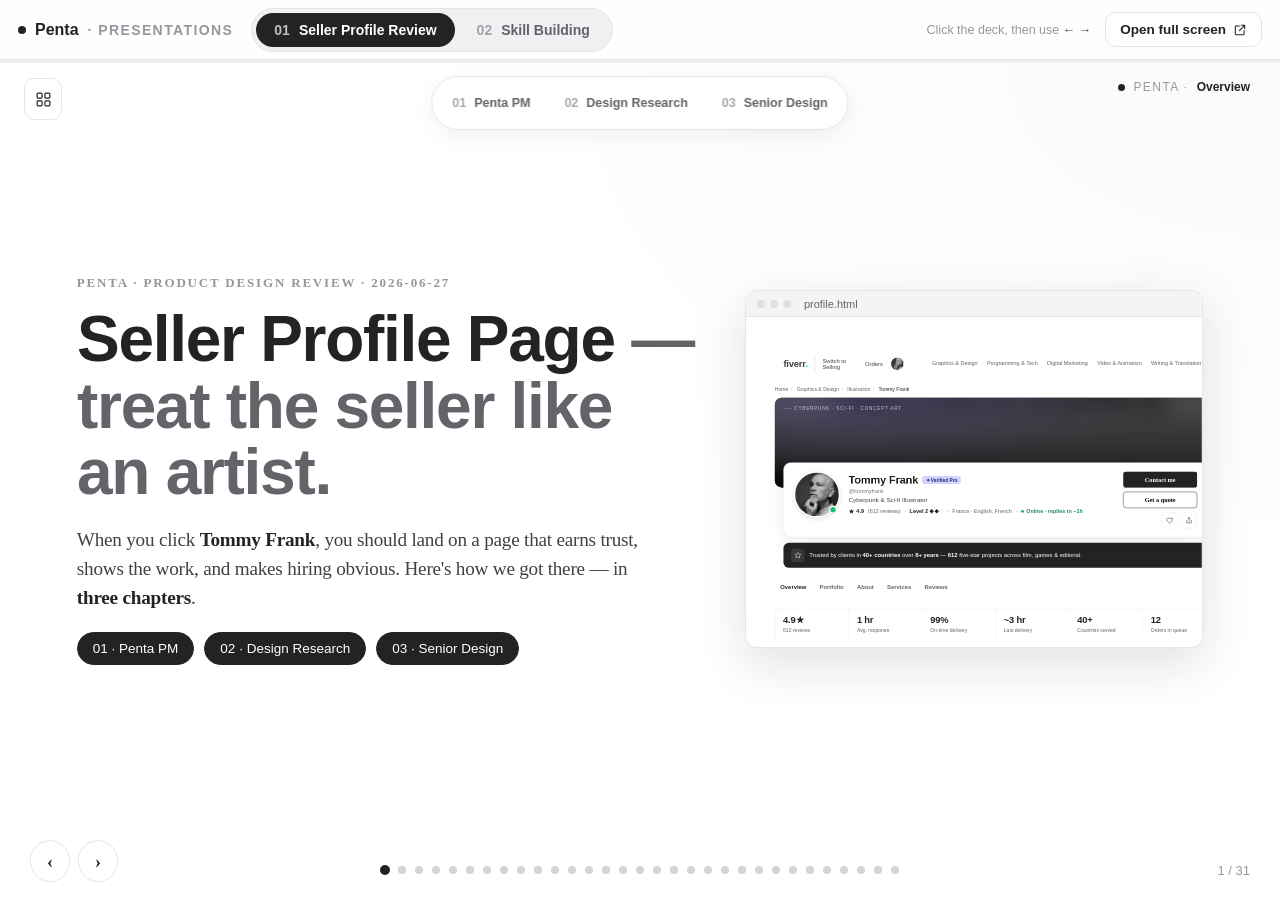
==== index.html @ a674f3b4 "Penta presentations — shareable hub + seller-profile & skill-building decks Co-Authored-By: Claude O" ====
<!DOCTYPE html>
<html lang="en" dir="ltr">
<head>
  <meta charset="UTF-8" />
  <meta name="viewport" content="width=device-width, initial-scale=1.0" />
  <title>Penta — Presentations</title>
  <meta name="description" content="Penta product & design presentations — Seller Profile review and the Skill-Building story." />

  <link rel="preload" href="https://npm-assets.fiverrcdn.com/assets/uploads/macan-bold.woff2" as="font" type="font/woff2" crossorigin />
  <link rel="preload" href="https://npm-assets.fiverrcdn.com/assets/uploads/macan-regular.woff2" as="font" type="font/woff2" crossorigin />

  <style>
    :root{
      --ink:#222325; --body:#404145; --muted:#62646a; --faint:#95979d;
      --line:#e4e5e7; --divide:#efeff0; --paper:#fff;
      --ease-penta:cubic-bezier(.24,.48,0,.98);
      --ai1:#7b61ff; --ai2:#3b6fff; --nav-h:60px;
    }
    *{box-sizing:border-box;}
    html,body{height:100%;margin:0;}
    body{font-family:'Macan','Helvetica Neue',Helvetica,Arial,sans-serif;color:var(--body);
      background:#f3f3f5;-webkit-font-smoothing:antialiased;overflow:hidden;}

    /* top nav bar */
    .nav{position:fixed;top:0;inset-inline:0;height:var(--nav-h);z-index:10;display:flex;align-items:center;gap:18px;
      padding:0 18px;background:rgba(255,255,255,.86);backdrop-filter:saturate(1.4) blur(12px);
      border-bottom:1px solid var(--line);}
    .brand{display:flex;align-items:center;gap:9px;font-size:14px;color:var(--faint);letter-spacing:.1em;text-transform:uppercase;font-weight:600;flex-shrink:0;}
    .brand b{color:var(--ink);letter-spacing:0;text-transform:none;font-weight:700;font-size:16px;}
    .brand .dot{width:8px;height:8px;border-radius:50%;background:var(--ink);}

    .tabs{display:flex;gap:4px;background:#eef0f2;border:1px solid var(--line);border-radius:999px;padding:4px;}
    .tab{border:none;background:transparent;font:inherit;font-size:14px;font-weight:600;color:var(--muted);
      padding:9px 18px;border-radius:999px;cursor:pointer;white-space:nowrap;display:flex;align-items:center;gap:9px;
      transition:background .25s var(--ease-penta),color .25s var(--ease-penta);}
    .tab .n{font-variant-numeric:tabular-nums;opacity:.55;font-weight:700;}
    .tab:hover{color:var(--ink);}
    .tab.on{background:var(--ink);color:#fff;}
    .tab.on .n{opacity:.7;}

    .right{margin-inline-start:auto;display:flex;align-items:center;gap:14px;}
    .hint{font-size:12.5px;color:var(--faint);}
    .hint b{color:var(--body);font-weight:600;}
    .open{display:inline-flex;align-items:center;gap:7px;font-size:13.5px;font-weight:600;color:var(--ink);text-decoration:none;
      border:1px solid var(--line);background:#fff;border-radius:10px;padding:9px 14px;transition:all .25s var(--ease-penta);}
    .open:hover{background:var(--ink);color:#fff;border-color:var(--ink);}
    .open svg{width:14px;height:14px;stroke:currentColor;fill:none;stroke-width:1.8;}

    /* stage */
    .stage{position:fixed;top:var(--nav-h);inset-inline:0;bottom:0;background:#fff;}
    .stage iframe{width:100%;height:100%;border:0;display:block;}
    .loader{position:absolute;inset:0;display:grid;place-items:center;background:#fff;color:var(--faint);font-size:14px;
      pointer-events:none;opacity:0;transition:opacity .3s;}
    .loader.show{opacity:1;}
    .loader .spin{width:22px;height:22px;border-radius:50%;border:2.5px solid var(--divide);border-top-color:var(--ink);
      animation:spin .8s linear infinite;margin-inline-end:11px;}
    @keyframes spin{to{transform:rotate(360deg);}}

    @media(max-width:820px){
      .brand .txt,.hint{display:none;}
      .tab{padding:9px 13px;font-size:13px;}
      .tab .lbl-long{display:none;}
    }
    @media (prefers-reduced-motion: reduce){*{transition:none!important;animation:none!important;}}
  </style>
</head>
<body>
  <nav class="nav">
    <div class="brand"><span class="dot"></span><b>Penta</b><span class="txt">· Presentations</span></div>
    <div class="tabs" role="tablist" aria-label="Presentations">
      <button class="tab on" role="tab" data-deck="seller-profile-deck.html" data-key="seller">
        <span class="n">01</span><span>Seller Profile <span class="lbl-long">Review</span></span>
      </button>
      <button class="tab" role="tab" data-deck="skill-building.html" data-key="skills">
        <span class="n">02</span><span>Skill Building</span>
      </button>
    </div>
    <div class="right">
      <span class="hint">Click the deck, then use <b>← →</b></span>
      <a class="open" id="openBtn" href="seller-profile-deck.html" target="_blank" rel="noopener">
        Open full screen
        <svg viewBox="0 0 24 24"><path d="M14 4h6v6M20 4l-9 9M19 13v6a1 1 0 0 1-1 1H5a1 1 0 0 1-1-1V6a1 1 0 0 1 1-1h6" stroke-linecap="round" stroke-linejoin="round"/></svg>
      </a>
    </div>
  </nav>

  <div class="stage">
    <div class="loader show" id="loader"><span class="spin"></span> Loading deck…</div>
    <iframe id="frame" title="Presentation" src="seller-profile-deck.html"></iframe>
  </div>

  <script>
    (function(){
      var tabs=[].slice.call(document.querySelectorAll('.tab'));
      var frame=document.getElementById('frame'), loader=document.getElementById('loader'), openBtn=document.getElementById('openBtn');
      var byKey={}; tabs.forEach(function(t){byKey[t.dataset.key]=t;});

      function show(tab){
        if(!tab) return;
        tabs.forEach(function(t){t.classList.toggle('on',t===tab); t.setAttribute('aria-selected',t===tab);});
        var deck=tab.dataset.deck;
        if(frame.getAttribute('src')!==deck){ loader.classList.add('show'); frame.setAttribute('src',deck); }
        openBtn.setAttribute('href',deck);
        if(location.hash.slice(1)!==tab.dataset.key) history.replaceState(null,'','#'+tab.dataset.key);
        document.title='Penta — '+(tab.dataset.key==='skills'?'Skill Building':'Seller Profile Review');
      }

      tabs.forEach(function(t){ t.addEventListener('click',function(){ show(t); }); });
      frame.addEventListener('load',function(){ loader.classList.remove('show'); });

      // deep-link via hash (#seller / #skills)
      var initial=byKey[location.hash.slice(1)];
      if(initial && initial!==tabs[0]) show(initial); else show(tabs[0]);
      window.addEventListener('hashchange',function(){ var t=byKey[location.hash.slice(1)]; if(t) show(t); });
    })();
  </script>
</body>
</html>
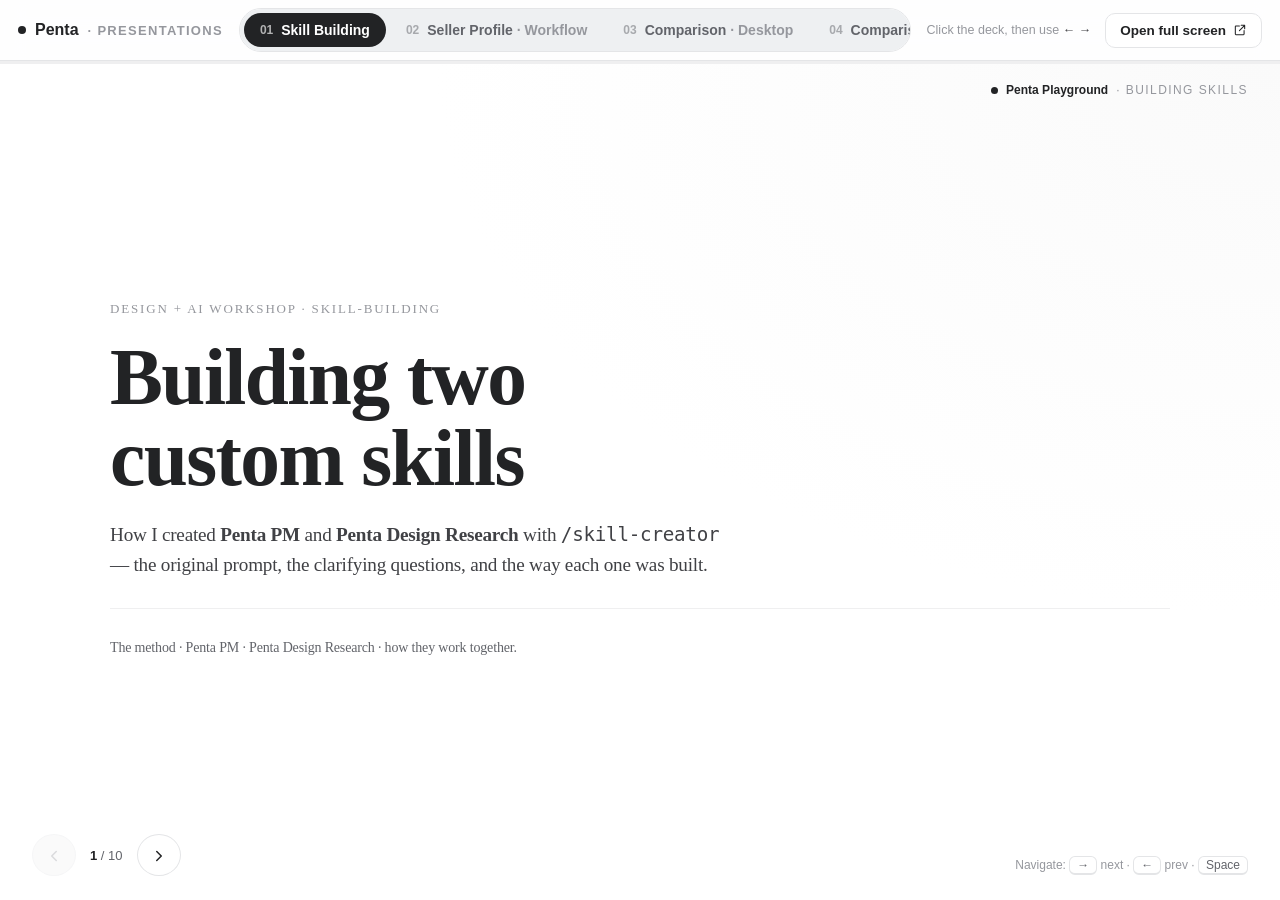
==== commit deaef273: "Add desktop & mobile concept comparisons + two-level hub nav - New hub navbar: Skill Building, Selle" ====
--- a/index.html
+++ b/index.html
@@ -4,7 +4,7 @@
   <meta charset="UTF-8" />
   <meta name="viewport" content="width=device-width, initial-scale=1.0" />
   <title>Penta — Presentations</title>
-  <meta name="description" content="Penta product & design presentations — Seller Profile review and the Skill-Building story." />
+  <meta name="description" content="Penta product & design presentations — Skill Building, the Seller Profile workflow, and the desktop & mobile concept comparisons." />
 
   <link rel="preload" href="https://npm-assets.fiverrcdn.com/assets/uploads/macan-bold.woff2" as="font" type="font/woff2" crossorigin />
   <link rel="preload" href="https://npm-assets.fiverrcdn.com/assets/uploads/macan-regular.woff2" as="font" type="font/woff2" crossorigin />
@@ -12,106 +12,216 @@
   <style>
     :root{
       --ink:#222325; --body:#404145; --muted:#62646a; --faint:#95979d;
-      --line:#e4e5e7; --divide:#efeff0; --paper:#fff;
+      --line:#e4e5e7; --divide:#efeff0; --paper:#fff; --wash:#f7f7f8;
       --ease-penta:cubic-bezier(.24,.48,0,.98);
-      --ai1:#7b61ff; --ai2:#3b6fff; --nav-h:60px;
+      --c1:#2b2b30; --c2:#2563eb; --c3:#caa86a;
     }
     *{box-sizing:border-box;}
     html,body{height:100%;margin:0;}
     body{font-family:'Macan','Helvetica Neue',Helvetica,Arial,sans-serif;color:var(--body);
-      background:#f3f3f5;-webkit-font-smoothing:antialiased;overflow:hidden;}
-
-    /* top nav bar */
-    .nav{position:fixed;top:0;inset-inline:0;height:var(--nav-h);z-index:10;display:flex;align-items:center;gap:18px;
-      padding:0 18px;background:rgba(255,255,255,.86);backdrop-filter:saturate(1.4) blur(12px);
-      border-bottom:1px solid var(--line);}
-    .brand{display:flex;align-items:center;gap:9px;font-size:14px;color:var(--faint);letter-spacing:.1em;text-transform:uppercase;font-weight:600;flex-shrink:0;}
+      background:#f3f3f5;-webkit-font-smoothing:antialiased;overflow:hidden;display:flex;flex-direction:column;}
+
+    /* ===== header (stacks main nav + contextual sub-nav) ===== */
+    header.bar{flex-shrink:0;z-index:10;background:rgba(255,255,255,.9);backdrop-filter:saturate(1.4) blur(12px);border-bottom:1px solid var(--line);}
+
+    /* main nav row */
+    .nav{height:60px;display:flex;align-items:center;gap:16px;padding:0 18px;}
+    .brand{display:flex;align-items:center;gap:9px;font-size:13px;color:var(--faint);letter-spacing:.1em;text-transform:uppercase;font-weight:600;flex-shrink:0;}
     .brand b{color:var(--ink);letter-spacing:0;text-transform:none;font-weight:700;font-size:16px;}
     .brand .dot{width:8px;height:8px;border-radius:50%;background:var(--ink);}
 
-    .tabs{display:flex;gap:4px;background:#eef0f2;border:1px solid var(--line);border-radius:999px;padding:4px;}
+    .tabs{display:flex;gap:4px;background:#eef0f2;border:1px solid var(--line);border-radius:999px;padding:4px;overflow-x:auto;scrollbar-width:none;}
+    .tabs::-webkit-scrollbar{display:none;}
     .tab{border:none;background:transparent;font:inherit;font-size:14px;font-weight:600;color:var(--muted);
-      padding:9px 18px;border-radius:999px;cursor:pointer;white-space:nowrap;display:flex;align-items:center;gap:9px;
+      padding:9px 16px;border-radius:999px;cursor:pointer;white-space:nowrap;display:flex;align-items:center;gap:8px;flex-shrink:0;
       transition:background .25s var(--ease-penta),color .25s var(--ease-penta);}
-    .tab .n{font-variant-numeric:tabular-nums;opacity:.55;font-weight:700;}
+    .tab .n{font-variant-numeric:tabular-nums;opacity:.5;font-weight:700;font-size:12px;}
+    .tab .em{color:var(--faint);font-weight:600;}
     .tab:hover{color:var(--ink);}
     .tab.on{background:var(--ink);color:#fff;}
-    .tab.on .n{opacity:.7;}
-
-    .right{margin-inline-start:auto;display:flex;align-items:center;gap:14px;}
-    .hint{font-size:12.5px;color:var(--faint);}
+    .tab.on .n{opacity:.65;} .tab.on .em{color:rgba(255,255,255,.66);}
+
+    .right{margin-inline-start:auto;display:flex;align-items:center;gap:14px;flex-shrink:0;}
+    .hint{font-size:12.5px;color:var(--faint);white-space:nowrap;}
     .hint b{color:var(--body);font-weight:600;}
     .open{display:inline-flex;align-items:center;gap:7px;font-size:13.5px;font-weight:600;color:var(--ink);text-decoration:none;
-      border:1px solid var(--line);background:#fff;border-radius:10px;padding:9px 14px;transition:all .25s var(--ease-penta);}
+      border:1px solid var(--line);background:#fff;border-radius:10px;padding:9px 14px;transition:all .25s var(--ease-penta);white-space:nowrap;}
     .open:hover{background:var(--ink);color:#fff;border-color:var(--ink);}
     .open svg{width:14px;height:14px;stroke:currentColor;fill:none;stroke-width:1.8;}
 
-    /* stage */
-    .stage{position:fixed;top:var(--nav-h);inset-inline:0;bottom:0;background:#fff;}
+    /* ===== contextual sub-nav (comparison only) ===== */
+    .subnav{display:none;align-items:center;gap:14px;padding:11px 18px;border-top:1px solid var(--divide);background:var(--wash);overflow-x:auto;scrollbar-width:none;}
+    .subnav::-webkit-scrollbar{display:none;}
+    .subnav.show{display:flex;}
+    .crumb{display:flex;align-items:center;gap:8px;font-size:12.5px;color:var(--muted);flex-shrink:0;white-space:nowrap;}
+    .crumb svg{width:15px;height:15px;stroke:var(--faint);fill:none;stroke-width:1.8;}
+    .crumb b{color:var(--ink);font-weight:600;}
+    .subtabs{display:flex;gap:6px;flex-shrink:0;}
+    .subtab{border:1px solid var(--line);background:#fff;font:inherit;font-size:13px;font-weight:600;color:var(--body);
+      padding:8px 14px;border-radius:999px;cursor:pointer;white-space:nowrap;display:flex;align-items:center;gap:8px;flex-shrink:0;
+      transition:all .22s var(--ease-penta);}
+    .subtab .sw{width:9px;height:9px;border-radius:50%;flex-shrink:0;}
+    .subtab .bk{width:14px;height:14px;stroke:currentColor;fill:none;stroke-width:2;display:none;}
+    .subtab:hover{border-color:#cdced1;background:#fff;color:var(--ink);}
+    .subtab.on{background:var(--ink);border-color:var(--ink);color:#fff;}
+    .subtab.home.on .bk{display:inline-block;}
+    .subtab.home.on .ico{display:none;}
+    .sublabel{font-size:12px;color:var(--faint);flex-shrink:0;white-space:nowrap;margin-inline-start:2px;}
+
+    /* ===== stage ===== */
+    .stage{flex:1;position:relative;min-height:0;background:#fff;}
     .stage iframe{width:100%;height:100%;border:0;display:block;}
     .loader{position:absolute;inset:0;display:grid;place-items:center;background:#fff;color:var(--faint);font-size:14px;
       pointer-events:none;opacity:0;transition:opacity .3s;}
     .loader.show{opacity:1;}
-    .loader .spin{width:22px;height:22px;border-radius:50%;border:2.5px solid var(--divide);border-top-color:var(--ink);
+    .loader span.spin{width:22px;height:22px;border-radius:50%;border:2.5px solid var(--divide);border-top-color:var(--ink);
       animation:spin .8s linear infinite;margin-inline-end:11px;}
     @keyframes spin{to{transform:rotate(360deg);}}
 
-    @media(max-width:820px){
-      .brand .txt,.hint{display:none;}
-      .tab{padding:9px 13px;font-size:13px;}
-      .tab .lbl-long{display:none;}
+    @media(max-width:900px){ .hint{display:none;} }
+    @media(max-width:760px){
+      .brand .txt{display:none;}
+      .open .lbl{display:none;} .open{padding:9px 11px;}
+      .tab{padding:8px 12px;font-size:13px;} .tab .n{display:none;}
+      .sublabel{display:none;}
     }
     @media (prefers-reduced-motion: reduce){*{transition:none!important;animation:none!important;}}
   </style>
 </head>
 <body>
-  <nav class="nav">
-    <div class="brand"><span class="dot"></span><b>Penta</b><span class="txt">· Presentations</span></div>
-    <div class="tabs" role="tablist" aria-label="Presentations">
-      <button class="tab on" role="tab" data-deck="seller-profile-deck.html" data-key="seller">
-        <span class="n">01</span><span>Seller Profile <span class="lbl-long">Review</span></span>
-      </button>
-      <button class="tab" role="tab" data-deck="skill-building.html" data-key="skills">
-        <span class="n">02</span><span>Skill Building</span>
-      </button>
+  <header class="bar">
+    <!-- main sections -->
+    <nav class="nav">
+      <div class="brand"><span class="dot"></span><b>Penta</b><span class="txt">· Presentations</span></div>
+      <div class="tabs" role="tablist" aria-label="Presentations">
+        <button class="tab" role="tab" data-key="skills">
+          <span class="n">01</span><span>Skill Building</span>
+        </button>
+        <button class="tab" role="tab" data-key="workflow">
+          <span class="n">02</span><span>Seller Profile <span class="em">· Workflow</span></span>
+        </button>
+        <button class="tab" role="tab" data-key="desktop">
+          <span class="n">03</span><span>Comparison <span class="em">· Desktop</span></span>
+        </button>
+        <button class="tab" role="tab" data-key="mobile">
+          <span class="n">04</span><span>Comparison <span class="em">· Mobile</span></span>
+        </button>
+      </div>
+      <div class="right">
+        <span class="hint" id="hint">Click the deck, then use <b>← →</b></span>
+        <a class="open" id="openBtn" href="skill-building.html" target="_blank" rel="noopener">
+          <span class="lbl">Open full screen</span>
+          <svg viewBox="0 0 24 24"><path d="M14 4h6v6M20 4l-9 9M19 13v6a1 1 0 0 1-1 1H5a1 1 0 0 1-1-1V6a1 1 0 0 1 1-1h6" stroke-linecap="round" stroke-linejoin="round"/></svg>
+        </a>
+      </div>
+    </nav>
+
+    <!-- contextual sub-nav for the comparison sections -->
+    <div class="subnav" id="subnav" role="tablist" aria-label="Concept">
+      <span class="crumb"><svg viewBox="0 0 24 24"><rect x="3" y="3" width="7" height="7" rx="1.5"/><rect x="14" y="3" width="7" height="7" rx="1.5"/><rect x="3" y="14" width="7" height="7" rx="1.5"/><rect x="14" y="14" width="7" height="7" rx="1.5"/></svg><b id="crumbCtx">Comparison · Desktop</b></span>
+      <div class="subtabs" id="subtabs"></div>
+      <span class="sublabel" id="sublabel">Open a concept, or go back to the comparison</span>
     </div>
-    <div class="right">
-      <span class="hint">Click the deck, then use <b>← →</b></span>
-      <a class="open" id="openBtn" href="seller-profile-deck.html" target="_blank" rel="noopener">
-        Open full screen
-        <svg viewBox="0 0 24 24"><path d="M14 4h6v6M20 4l-9 9M19 13v6a1 1 0 0 1-1 1H5a1 1 0 0 1-1-1V6a1 1 0 0 1 1-1h6" stroke-linecap="round" stroke-linejoin="round"/></svg>
-      </a>
-    </div>
-  </nav>
+  </header>
 
   <div class="stage">
-    <div class="loader show" id="loader"><span class="spin"></span> Loading deck…</div>
-    <iframe id="frame" title="Presentation" src="seller-profile-deck.html"></iframe>
+    <div class="loader show" id="loader"><span class="spin"></span> Loading…</div>
+    <iframe id="frame" title="Presentation" src="skill-building.html"></iframe>
   </div>
 
   <script>
     (function(){
+      var SECTIONS = {
+        skills:   {label:'Skill Building',        deck:'skill-building.html',  hint:'Click the deck, then use <b>&larr; &rarr;</b>'},
+        workflow: {label:'Seller Profile · Workflow', deck:'seller-profile-deck.html', hint:'Click the deck, then use <b>&larr; &rarr;</b>'},
+        desktop:  {label:'Comparison · Desktop',  deck:'concepts.html', hint:'Scroll to explore · <b>open a concept</b> below', subs:[
+          {key:'all',       label:'Comparison',     page:'concepts.html',          dot:null},
+          {key:'classic',   label:'Classic',        page:'profile.html',           dot:'var(--c1)'},
+          {key:'immersive', label:'Immersive',      page:'profile-immersive.html', dot:'var(--c2)'},
+          {key:'noir',      label:'Editorial Noir', page:'profile-noir.html',      dot:'var(--c3)'}
+        ]},
+        mobile:   {label:'Comparison · Mobile',   deck:'concepts-mobile.html', hint:'Scroll to explore · <b>open a concept</b> below', subs:[
+          {key:'all',       label:'Comparison',     page:'concepts-mobile.html',          dot:null},
+          {key:'classic',   label:'Classic',        page:'profile-mobile.html',           dot:'var(--c1)'},
+          {key:'immersive', label:'Immersive',      page:'profile-immersive-mobile.html', dot:'var(--c2)'},
+          {key:'noir',      label:'Editorial Noir', page:'profile-noir-mobile.html',      dot:'var(--c3)'}
+        ]}
+      };
+      var ALIASES = {seller:'workflow'}; // back-compat for the old #seller link
+
       var tabs=[].slice.call(document.querySelectorAll('.tab'));
+      var byKey={}; tabs.forEach(function(t){byKey[t.dataset.key]=t;});
       var frame=document.getElementById('frame'), loader=document.getElementById('loader'), openBtn=document.getElementById('openBtn');
-      var byKey={}; tabs.forEach(function(t){byKey[t.dataset.key]=t;});
-
-      function show(tab){
-        if(!tab) return;
-        tabs.forEach(function(t){t.classList.toggle('on',t===tab); t.setAttribute('aria-selected',t===tab);});
-        var deck=tab.dataset.deck;
-        if(frame.getAttribute('src')!==deck){ loader.classList.add('show'); frame.setAttribute('src',deck); }
-        openBtn.setAttribute('href',deck);
-        if(location.hash.slice(1)!==tab.dataset.key) history.replaceState(null,'','#'+tab.dataset.key);
-        document.title='Penta — '+(tab.dataset.key==='skills'?'Skill Building':'Seller Profile Review');
-      }
-
-      tabs.forEach(function(t){ t.addEventListener('click',function(){ show(t); }); });
+      var hint=document.getElementById('hint'), subnav=document.getElementById('subnav'), subtabs=document.getElementById('subtabs');
+      var crumbCtx=document.getElementById('crumbCtx'), sublabel=document.getElementById('sublabel');
+
+      var curKey=null, curSub='all';
+
+      function load(page){
+        if(frame.getAttribute('src')!==page){ loader.classList.add('show'); frame.setAttribute('src',page); }
+        openBtn.setAttribute('href',page);
+      }
+
+      function renderSubs(sec){
+        subtabs.innerHTML='';
+        sec.subs.forEach(function(s){
+          var b=document.createElement('button');
+          b.className='subtab'+(s.key==='all'?' home':'');
+          b.setAttribute('role','tab');
+          b.dataset.sub=s.key;
+          var inner='';
+          if(s.key==='all'){
+            inner='<svg class="bk" viewBox="0 0 24 24"><path d="M15 18l-6-6 6-6" stroke-linecap="round" stroke-linejoin="round"/></svg>'+
+                  '<svg class="ico" style="width:14px;height:14px;stroke:currentColor;fill:none;stroke-width:1.8" viewBox="0 0 24 24"><rect x="3" y="3" width="7" height="7" rx="1.5"/><rect x="14" y="3" width="7" height="7" rx="1.5"/><rect x="3" y="14" width="7" height="7" rx="1.5"/><rect x="14" y="14" width="7" height="7" rx="1.5"/></svg>';
+          } else if(s.dot){
+            inner='<span class="sw" style="background:'+s.dot+'"></span>';
+          }
+          b.innerHTML=inner+'<span>'+s.label+'</span>';
+          b.addEventListener('click',function(){ go(curKey,s.key,true); });
+          subtabs.appendChild(b);
+        });
+      }
+
+      function go(key, sub, fromClick){
+        key = ALIASES[key] || key;
+        var sec = SECTIONS[key]; if(!sec){ key='skills'; sec=SECTIONS.skills; }
+        var switched = key!==curKey;
+        curKey=key; curSub = (sec.subs ? (sub||'all') : 'all');
+
+        tabs.forEach(function(t){ var on=t.dataset.key===key; t.classList.toggle('on',on); t.setAttribute('aria-selected',on); });
+        hint.innerHTML = sec.hint;
+
+        if(sec.subs){
+          if(switched) renderSubs(sec);
+          crumbCtx.textContent = sec.label;
+          subnav.classList.add('show');
+          var active = sec.subs.filter(function(s){return s.key===curSub;})[0] || sec.subs[0];
+          [].forEach.call(subtabs.children,function(b){ var on=b.dataset.sub===curSub; b.classList.toggle('on',on); b.setAttribute('aria-selected',on); });
+          sublabel.textContent = curSub==='all' ? 'Open a concept, or stay for the side-by-side' : 'Viewing one concept — tap Comparison to go back';
+          load(active.page);
+          document.title='Penta — '+sec.label+(curSub==='all'?'':' · '+active.label);
+        } else {
+          subnav.classList.remove('show');
+          load(sec.deck);
+          document.title='Penta — '+sec.label;
+        }
+
+        var hash = curSub && curSub!=='all' ? key+'-'+curSub : key;
+        if(location.hash.slice(1)!==hash) history.replaceState(null,'','#'+hash);
+      }
+
+      tabs.forEach(function(t){ t.addEventListener('click',function(){ go(t.dataset.key,'all',true); }); });
       frame.addEventListener('load',function(){ loader.classList.remove('show'); });
 
-      // deep-link via hash (#seller / #skills)
-      var initial=byKey[location.hash.slice(1)];
-      if(initial && initial!==tabs[0]) show(initial); else show(tabs[0]);
-      window.addEventListener('hashchange',function(){ var t=byKey[location.hash.slice(1)]; if(t) show(t); });
+      function parseHash(){
+        var raw=location.hash.slice(1); if(!raw) return null;
+        var dash=raw.indexOf('-');
+        if(dash>-1){ return {key:raw.slice(0,dash), sub:raw.slice(dash+1)}; }
+        return {key:raw, sub:'all'};
+      }
+      var init=parseHash();
+      if(init && (SECTIONS[ALIASES[init.key]||init.key])) go(init.key, init.sub); else go('skills','all');
+      window.addEventListener('hashchange',function(){ var h=parseHash(); if(h && (SECTIONS[ALIASES[h.key]||h.key])) go(h.key,h.sub); });
     })();
   </script>
 </body>
